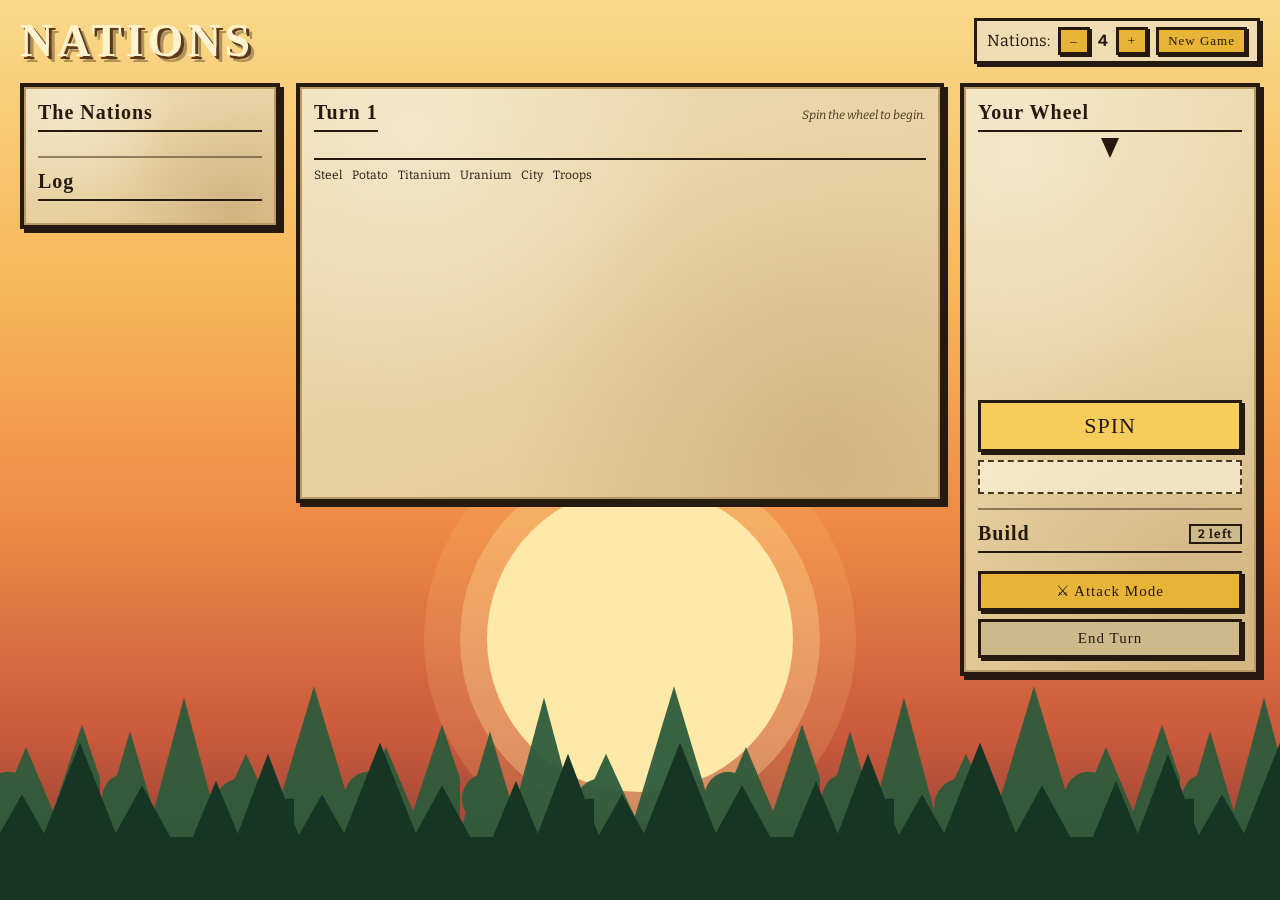
==== index.html @ 0d81de75 "frontend and other shi" ====
<!DOCTYPE html>
<html lang="en">
<head>
    <meta charset="utf-8"/>
    <meta name="viewport" content="width=device-width, initial-scale=1" />
    <title>Nations</title>
    <meta name="description" content="Nations: a 2-6 player Risk-style world domination game with a roguelike roulette wheel-building twist." />
    <meta property="og:title" content="Nations — Wheel of Conquest"/>
    <meta property="og:description" content="Spin your wheel, build your empire, draft upgrades and conquer the map."/>
    <meta property="og:type" content="website"/>
    <meta name="twitter:card" content="summary_large_image"/>
    <link rel="preconnect" href="https://fonts.googleapis.com"/>
    <link rel="preconnect" href="https://fonts.gstatic.com" crossorigin/>
    <link href="https://fonts.googleapis.com/css2?family=IM+Fell+English+SC&family=Bitter:ital,wght@0,400;0,700;1,400&display=swap" rel="stylesheet"/>
    <link rel="stylesheet" href="./styles.css"/>
</head>
<body>
<div class="sky"></div>
<div class="sun"></div>
<div class="jungle jungle-far"></div>
<div class="jungle jungle-near"></div>

<header class="topbar">
    <h1 class="logo">NATIONS</h1>
    <div class="topbar-right">
        <div class="player-count panel-mini">
            <span>Nations:</span>
            <button class="btn btn-sm" id="pcMinus">–</button>
            <strong id="pcValue">4</strong>
            <button class="btn btn-sm" id="pcPlus">+</button>
            <button class="btn btn-sm" id="newGame">New Game</button>
        </div>
    </div>
</header>

<main class="layout">
    <aside class="panel parchment" id="playersPanel">
        <h2 class="panel-title">The Nations</h2>
        <div id="playerList" class="player-list"></div>
        <div class="divider"></div>
        <h2 class="panel-title">Log</h2>
        <ul id="log" class="log"></ul>
    </aside>
    <section class="panel parchment map-panel">
        <div class="map-head">
            <h2 class="panel-title" id="turnBanner">Turn 1</h2>
            <span class="hint" id="mapHint">Spin the wheel to begin.</span>
        </div>
        <div id="map" class="map-grid"></div>
        <div class="legend">
            <span> Steel</span><span> Potato</span>
            <span> Titanium</span><span> Uranium</span>
            <span> City</span><span> Troops</span>
        </div>
    </section>
    <aside class="panel parchment wheel-panel">
        <h2 class="panel-title">Your Wheel</h2>
        <div class="wheel-wrap">
            <div class="wheel-pointer"></div>
            <svg id="wheel" viewBox="-110 -110 220 220" class="wheel"></svg>
        </div>
        <button class="btn btn-lg btn-spin" id="spinBtn">SPIN</button>
        <p class="spin-result" id="spinResult">&nbsp;</p>
        <div class="divider"></div>
        <h2 class="panel-title">Build <span id="buildsLeft" class="pill">2 left</span></h2>
        <div id="buildMenu" class="build-menu"></div>
        <button class="btn btn-block" id="attackBtn">⚔ Attack Mode</button>
        <button class="btn btn-block btn-end" id="endTurnBtn">End Turn</button>
    </aside>
</main>

<div class="modal-backdrop" id="draftBackdrop" hidden>
    <div class="parchment modal" id="draftModal">
        <h2 class="modal-title">Draft Phase</h2>
        <p class="modal-sub" id="draftSub">Choose one upgrade, it permanently alters your wheel.</p>
        <div class="cards" id="draftCards"></div>
    </div>
</div>

<script type="module" src="./js/main.js"></script>
</body>
</html>
---- styles.css ----
:root {
    --ink: #26190f;
    --ink-soft: #4a3520;
    --parchment: #efdcb2;
    --parchment-2: #e2c893;
    --parchment-edge: #b99a63;
    --mustard: #e8b437;
    --mustard-hi: #f6cd5c;
    --khaki: #cdb98a;
    --leaf-far: #2e5a3a;
    --leaf-near: #163524;
    --brown: #5a3a1e;
    --shadow: 4px 4px 0 var(--ink);
    --shadow-sm: 3px 3px 0 var(--ink);
}
* { box-sizing: border-box; }
html, body { height: 100%; }
body {
    margin: 0;
    font-family: "Bitter", Georgia, serif;
    color: var(--ink);
    overflow-x: hidden;
    background: #f5b95f;
    image-rendering: pixelated;
}

.sky {
    position: fixed; inset: 0; z-index: -4;
    background: linear-gradient(#f9d98b 0%, #f7b757 32%, #ef8a45 58%, #c9593c 82%, #7d3a34 100%);
}
.sun {
    position: fixed; z-index: -3; left: 50%; bottom: 12vh;
    width: 34vh; height: 34vh; margin-left: -17vh;
    background: #ffe9a8; border-radius: 50%;
    box-shadow: 0 0 0 3vh rgba(255, 220, 150, 0.35), 0 0 0 7vh rgba(255, 200, 120, 0.18);
}
.jungle {
    position: fixed; left: 0; right: 0; bottom: 0; z-index: -2;
    background-repeat: repeat-x; background-position: bottom center;
}
.jungle-far {
    height: 30vh; opacity: 0.95;
    background-size: 360px 30vh;
    background-image: url("data:image/svg+xml;utf8,\
<svg xmlns='http://www.w3.org/2000/svg' width='360' height='240'>\
<g fill='%232e5a3a'>\
<rect y='176' width='360' height='64'/>\
<polygon points='0,180 30,90 60,180'/><polygon points='48,180 84,60 120,180'/>\
<polygon points='110,180 146,110 182,180'/><polygon points='170,180 214,50 258,180'/>\
<polygon points='250,180 286,104 322,180'/><polygon points='306,180 342,84 378,180'/>\
<circle cx='24' cy='150' r='22'/><circle cx='140' cy='158' r='26'/><circle cx='268' cy='150' r='24'/>\
</g></svg>");
}
.jungle-near {
    height: 20vh;
    background-size: 300px 20vh;
    background-image: url("data:image/svg+xml;utf8,\
<svg xmlns='http://www.w3.org/2000/svg' width='300' height='160'>\
<g fill='%23163524'>\
<rect y='104' width='300' height='56'/>\
<polygon points='0,110 26,54 52,110'/><polygon points='44,110 78,30 112,110'/>\
<polygon points='104,110 132,66 160,110'/><polygon points='150,110 190,20 230,110'/>\
<polygon points='220,110 252,58 284,110'/>\
<rect x='96' y='70' width='8' height='44'/><rect x='196' y='60' width='9' height='54'/>\
</g></svg>");
}
.topbar {
    display: flex; align-items: center; justify-content: space-between;
    gap: 12px; padding: 14px 20px 6px;
}
.logo {
    font-family: "IM Fell English SC", serif;
    margin: 0; font-size: clamp(28px, 4vw, 46px);
    letter-spacing: 4px; color: #fff3cf;
    text-shadow: 3px 3px 0 var(--brown), 6px 6px 0 rgba(38, 25, 15, 0.35);
}
.panel-mini {
    display: flex; align-items: center; gap: 8px;
    background: var(--parchment); border: 3px solid var(--ink);
    box-shadow: var(--shadow-sm); padding: 6px 10px;
}
.layout {
    display: grid; gap: 16px; padding: 10px 20px 28px;
    grid-template-columns: 260px minmax(0, 1fr) 300px;
    align-items: start;
}
@media (max-width: 1100px) {
    .layout { grid-template-columns: 1fr; }
}
.parchment {
    position: relative;
    background:
            radial-gradient(circle at 18% 12%, rgba(255,255,255,0.35), transparent 45%),
            radial-gradient(circle at 82% 88%, rgba(120, 80, 30, 0.18), transparent 50%),
            linear-gradient(160deg, var(--parchment), var(--parchment-2));
    border: 4px solid var(--ink);
    box-shadow: var(--shadow), inset 0 0 0 2px var(--parchment-edge);
}
.panel { padding: 14px; }
.panel-title {
    font-family: "IM Fell English SC", serif;
    margin: 0 0 10px; font-size: 20px; letter-spacing: 1px;
    border-bottom: 2px solid var(--ink); padding-bottom: 6px;
    display: flex; align-items: center; justify-content: space-between; gap: 8px;
}
.divider { height: 0; border-top: 2px solid var(--ink-soft); margin: 14px 0 12px; opacity: 0.55; }
.hint { font-size: 12px; font-style: italic; color: var(--ink-soft); }

.btn {
    font-family: "IM Fell English SC", serif;
    font-size: 15px; letter-spacing: 1px; cursor: pointer;
    background: var(--mustard); color: var(--ink);
    border: 3px solid var(--ink); box-shadow: var(--shadow-sm);
    padding: 8px 14px; transition: transform 80ms steps(2), filter 80ms;
}
.btn:hover:not(:disabled) { filter: brightness(1.12); transform: scale(1.04); }
.btn:active:not(:disabled) { transform: translate(3px, 3px); box-shadow: 0 0 0 var(--ink); }
.btn:disabled { opacity: 0.5; cursor: not-allowed; filter: grayscale(0.4); }
.btn-sm { padding: 3px 9px; font-size: 13px; box-shadow: 2px 2px 0 var(--ink); }
.btn-lg { width: 100%; font-size: 22px; padding: 10px; }
.btn-block { width: 100%; margin-top: 8px; }
.btn-spin { background: var(--mustard-hi); }
.btn-end { background: var(--khaki); }
.btn.is-on { background: #d9724a; color: #fff3cf; }
.pill {
    font-family: "Bitter", serif; font-size: 12px; background: var(--khaki);
    border: 2px solid var(--ink); padding: 1px 7px;
}
.player-list { display: grid; gap: 8px; }
.player-card {
    display: grid; grid-template-columns: 16px 1fr auto; gap: 8px; align-items: center;
    background: rgba(255, 250, 230, 0.55);
    border: 2px solid var(--ink-soft); padding: 7px 8px;
}
.player-card.active { border: 3px solid var(--ink); background: #fff6d8; box-shadow: var(--shadow-sm); }
.player-card.dead { opacity: 0.45; text-decoration: line-through; }
.swatch { width: 16px; height: 16px; border: 2px solid var(--ink); }
.pname { font-weight: 700; font-size: 14px; line-height: 1.1; }
.pmeta { font-size: 11px; color: var(--ink-soft); }
.pscore { font-family: "IM Fell English SC", serif; font-size: 18px; }
.res-row { display: flex; flex-wrap: wrap; gap: 6px; margin-top: 5px; }
.res { font-size: 11px; background: var(--khaki); border: 1px solid var(--ink); padding: 0 5px; }

.log { list-style: none; margin: 0; padding: 0; max-height: 190px; overflow-y: auto; font-size: 12px; }
.log li { padding: 3px 0; border-bottom: 1px dotted var(--ink-soft); }
.map-panel { min-height: 420px; }
.map-head { display: flex; align-items: baseline; justify-content: space-between; gap: 10px; }
.map-grid {
    display: grid; grid-template-columns: repeat(5, minmax(0, 1fr)); gap: 8px; margin-top: 6px;
}
@media (max-width: 640px) { .map-grid { grid-template-columns: repeat(3, minmax(0, 1fr)); } }
.terr {
    position: relative; min-height: 92px; padding: 6px;
    border: 3px solid var(--ink); cursor: pointer; text-align: left;
    background: var(--terr-bg, #cfc39a);
    box-shadow: inset -3px -3px 0 rgba(38, 25, 15, 0.22);
    font-family: "Bitter", serif; color: var(--ink);
    transition: transform 70ms steps(2);
}
.terr:hover { transform: scale(1.05); z-index: 2; }
.terr.selected { outline: 4px solid #fff3cf; outline-offset: -6px; }
.terr.targetable { animation: pulse 700ms steps(2) infinite alternate; }
@keyframes pulse { to { filter: brightness(1.3); } }
.terr .tname { font-size: 11px; font-weight: 700; display: block; line-height: 1.15; }
.terr .towner { font-size: 10px; font-style: italic; }
.terr .ttroops {
    position: absolute; right: 4px; top: 4px; font-size: 12px; font-weight: 700;
    background: var(--parchment); border: 2px solid var(--ink); padding: 0 4px;
}
.terr .tassets { position: absolute; left: 4px; bottom: 3px; font-size: 13px; letter-spacing: 1px; }
.legend { display: flex; flex-wrap: wrap; gap: 10px; margin-top: 10px; font-size: 12px; border-top: 2px solid var(--ink); padding-top: 8px; }

.wheel-wrap { position: relative; width: 100%; display: grid; place-items: center; padding: 6px 0 2px; }
.wheel { width: 100%; max-width: 250px; filter: drop-shadow(4px 4px 0 rgba(38,25,15,0.5)); }
.wheel-spinner { transition: transform 2.6s cubic-bezier(0.14, 0.9, 0.08, 1); transform-origin: 0 0; }
.wheel-pointer {
    position: absolute; top: -4px; left: 50%; margin-left: -9px; z-index: 3;
    width: 0; height: 0; border-left: 9px solid transparent; border-right: 9px solid transparent;
    border-top: 20px solid var(--ink);
}
.spin-result {
    margin: 8px 0 0; min-height: 34px; text-align: center; font-size: 14px; font-weight: 700;
    background: rgba(255,250,230,0.6); border: 2px dashed var(--ink-soft); padding: 5px;
}
.build-menu { display: grid; gap: 6px; }
.build-item {
    display: grid; grid-template-columns: 22px 1fr auto; gap: 8px; align-items: center;
    background: var(--khaki); border: 2px solid var(--ink); padding: 5px 7px;
    cursor: pointer; font-size: 13px; text-align: left; font-family: "Bitter", serif;
    box-shadow: 2px 2px 0 var(--ink);
}
.build-item:hover:not(:disabled) { filter: brightness(1.1); transform: scale(1.03); }
.build-item.selected { background: var(--mustard-hi); box-shadow: 4px 4px 0 var(--ink); }
.build-item:disabled { opacity: 0.45; cursor: not-allowed; }
.build-cost { font-size: 11px; color: var(--ink-soft); white-space: nowrap; }
.modal-backdrop[hidden] { display: none; }
.modal-backdrop {
    position: fixed; inset: 0; z-index: 50; display: grid; place-items: center;
    background: rgba(40, 20, 10, 0.6); padding: 20px;
}
.modal { width: min(880px, 96vw); padding: 20px; }
.modal-title {
    font-family: "IM Fell English SC", serif; margin: 0; font-size: 30px; text-align: center;
    border-bottom: 3px solid var(--ink); padding-bottom: 8px;
}
.modal-sub { text-align: center; font-size: 13px; font-style: italic; margin: 8px 0 16px; }
.cards { display: grid; grid-template-columns: repeat(3, 1fr); gap: 14px; }
@media (max-width: 700px) { .cards { grid-template-columns: 1fr; } }
.card {
    background: rgba(255, 250, 230, 0.75); border: 3px solid var(--ink);
    box-shadow: var(--shadow-sm); padding: 12px; cursor: pointer; text-align: center;
    font-family: "Bitter", serif; transition: transform 80ms steps(2);
}
.card:hover { transform: translateY(-5px) scale(1.02); filter: brightness(1.06); }
.card-icon { font-size: 32px; }
.card h3 { font-family: "IM Fell English SC", serif; margin: 6px 0; font-size: 19px; }
.card p { font-size: 12.5px; margin: 0 0 10px; color: var(--ink-soft); }
.card .tag { font-size: 11px; background: var(--mustard); border: 2px solid var(--ink); padding: 1px 6px; }
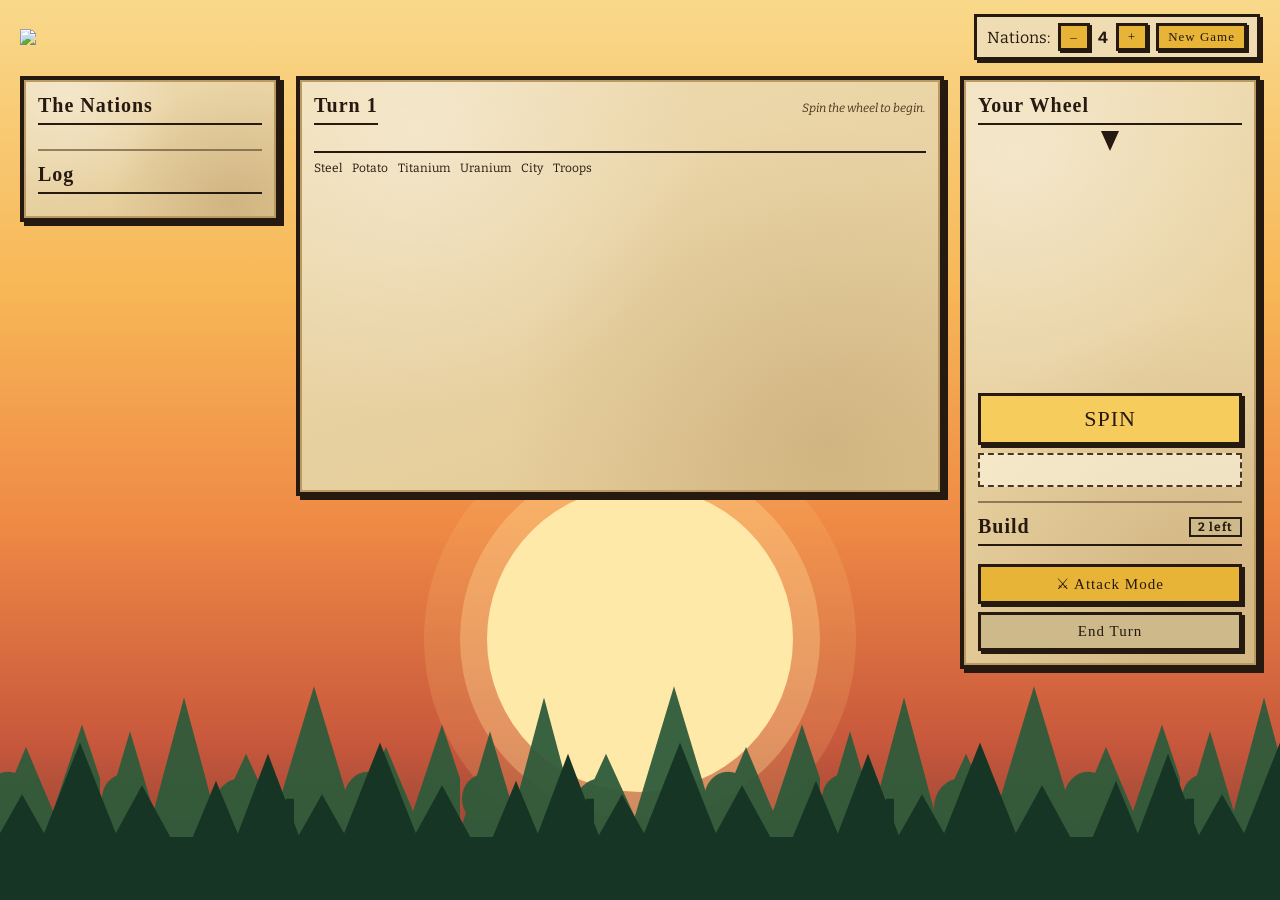
==== commit f932a85b: "Update index.html" ====
--- a/index.html
+++ b/index.html
@@ -21,7 +21,7 @@
 <div class="jungle jungle-near"></div>
 
 <header class="topbar">
-    <h1 class="logo">NATIONS</h1>
+    <img src="logomain.png" class="logo">
     <div class="topbar-right">
         <div class="player-count panel-mini">
             <span>Nations:</span>
